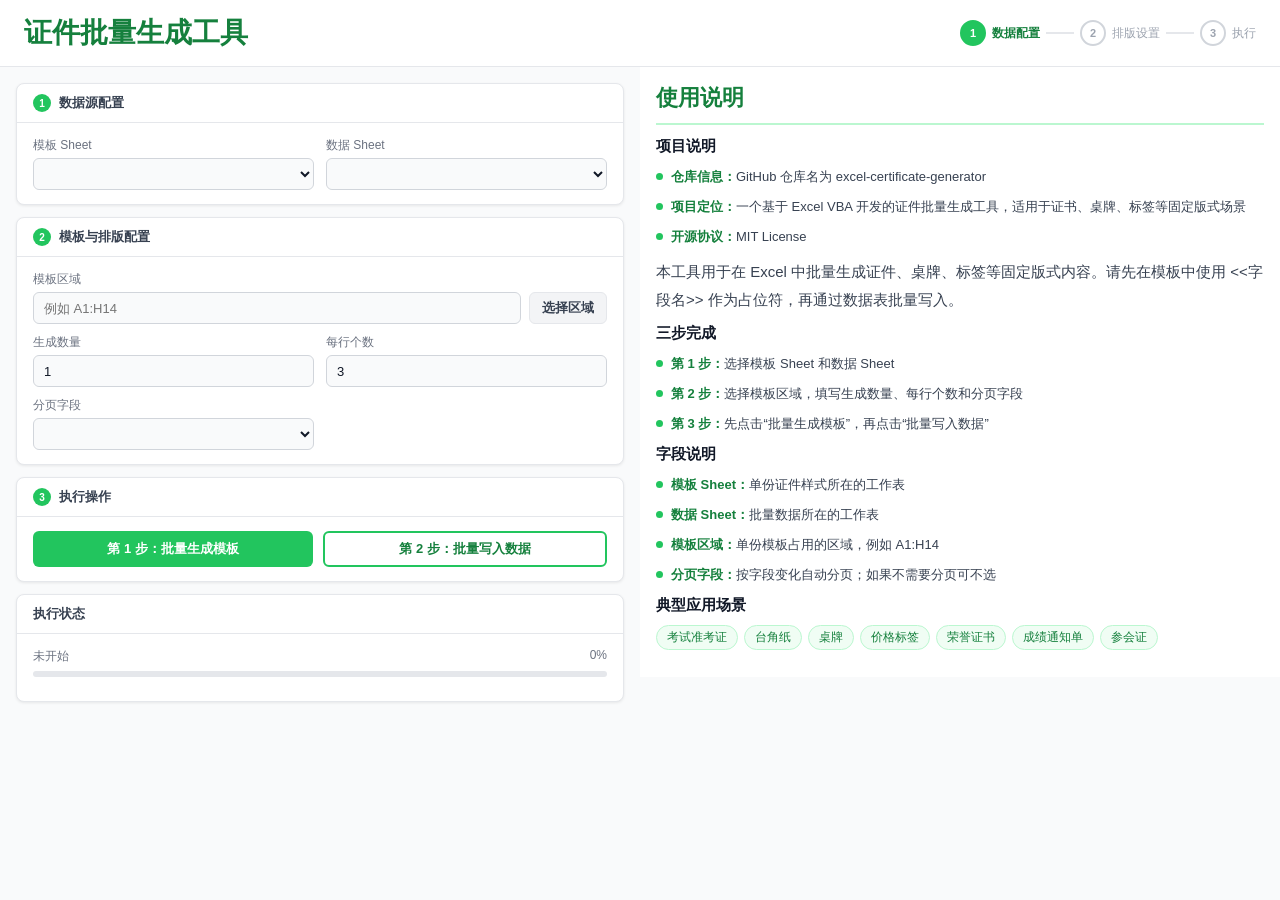
==== src/webui/index.html @ d6be5459 "Initial import of Excel certificate generator project to track workbook and web UI assets. Co-Author" ====
<!doctype html>
<html lang="zh-CN">
<head>
  <meta charset="utf-8">
  <meta http-equiv="X-UA-Compatible" content="IE=edge">
  <title>证件批量生成工具</title>
  <link rel="stylesheet" href="styles.css">
</head>
<body>
  <div class="shell">

    <header class="app-header">
      <h1 class="app-title">证件批量生成工具</h1>
      <nav class="steps" id="stepsNav">
        <div class="step-item active" id="step1">
          <div class="step-circle">1</div>
          <span class="step-label">数据配置</span>
        </div>
        <div class="step-connector" id="conn1"></div>
        <div class="step-item" id="step2">
          <div class="step-circle">2</div>
          <span class="step-label">排版设置</span>
        </div>
        <div class="step-connector" id="conn2"></div>
        <div class="step-item" id="step3">
          <div class="step-circle">3</div>
          <span class="step-label">执行</span>
        </div>
      </nav>
    </header>

    <div class="app-body">

      <div class="main-col">

<!-- 卡片①：数据源配置 -->
        <div class="card">
          <div class="card-title">
            <span class="step-badge">1</span>
            数据源配置
          </div>
          <div class="card-body">
            <div class="field-row">
              <label class="neo-field">
                <span>模板 Sheet</span>
                <select id="templateSheet"></select>
              </label>
              <label class="neo-field">
                <span>数据 Sheet</span>
                <select id="dataSheet"></select>
              </label>
            </div>
          </div>
        </div>

        <!-- 卡片②：模板与排版配置 -->
        <div class="card">
          <div class="card-title">
            <span class="step-badge">2</span>
            模板与排版配置
          </div>
          <div class="card-body">
            <div class="field-row range-row">
              <label class="neo-field">
                <span>模板区域</span>
                <input id="templateRange" type="text" placeholder="例如 A1:H14">
              </label>
              <button id="pickRangeBtn" class="btn btn-ghost" type="button">选择区域</button>
            </div>
            <div class="field-row">
              <label class="neo-field">
                <span>生成数量</span>
                <input id="generateCount" type="number" min="1" value="1">
              </label>
              <label class="neo-field">
                <span>每行个数</span>
                <input id="perRowCount" type="number" min="1" value="3">
              </label>
            </div>
            <div class="field-row">
              <label class="neo-field">
                <span>分页字段</span>
                <select id="pageField"></select>
              </label>
              <div class="neo-field"></div>
            </div>
          </div>
        </div>

        <!-- 卡片③：执行操作 -->
        <div class="card">
          <div class="card-title">
            <span class="step-badge">3</span>
            执行操作
          </div>
          <div class="card-body">
            <div class="action-row">
              <button id="generateBtn" class="btn btn-primary" type="button">第 1 步：批量生成模板</button>
              <button id="writeBtn" class="btn btn-secondary" type="button">第 2 步：批量写入数据</button>
            </div>
          </div>
        </div>

        <!-- 卡片④：执行状态 -->
        <div class="card">
          <div class="card-title">执行状态</div>
          <div class="card-body">
            <div class="progress-header">
              <span id="progressText">未开始</span>
              <span id="progressPercent">0%</span>
            </div>
            <div class="progress-track">
              <div id="progressBar" class="progress-bar"></div>
            </div>
          </div>
        </div>

      </div>

      <!-- 右侧使用说明栏 -->
      <div class="side-col">
        <h2 class="info-title">使用说明</h2>
        <p class="info-section-title">项目说明</p>
        <ul class="feature-list">
          <li><span><span class="feature-name">仓库信息：</span>GitHub 仓库名为 excel-certificate-generator</span></li>
          <li><span><span class="feature-name">项目定位：</span>一个基于 Excel VBA 开发的证件批量生成工具，适用于证书、桌牌、标签等固定版式场景</span></li>
          <li><span><span class="feature-name">开源协议：</span>MIT License</span></li>
        </ul>

        <p class="info-intro">本工具用于在 Excel 中批量生成证件、桌牌、标签等固定版式内容。请先在模板中使用 &lt;&lt;字段名&gt;&gt; 作为占位符，再通过数据表批量写入。</p>

        <p class="info-section-title">三步完成</p>
        <ul class="feature-list">
          <li><span><span class="feature-name">第 1 步：</span>选择模板 Sheet 和数据 Sheet</span></li>
          <li><span><span class="feature-name">第 2 步：</span>选择模板区域，填写生成数量、每行个数和分页字段</span></li>
          <li><span><span class="feature-name">第 3 步：</span>先点击“批量生成模板”，再点击“批量写入数据”</span></li>
        </ul>

        <p class="info-section-title">字段说明</p>
        <ul class="feature-list">
          <li><span><span class="feature-name">模板 Sheet：</span>单份证件样式所在的工作表</span></li>
          <li><span><span class="feature-name">数据 Sheet：</span>批量数据所在的工作表</span></li>
          <li><span><span class="feature-name">模板区域：</span>单份模板占用的区域，例如 A1:H14</span></li>
          <li><span><span class="feature-name">分页字段：</span>按字段变化自动分页；如果不需要分页可不选</span></li>
        </ul>

        <p class="info-section-title">典型应用场景</p>
        <div class="scenario-tags">
          <span class="tag">考试准考证</span>
          <span class="tag">台角纸</span>
          <span class="tag">桌牌</span>
          <span class="tag">价格标签</span>
          <span class="tag">荣誉证书</span>
          <span class="tag">成绩通知单</span>
          <span class="tag">参会证</span>
        </div>

      </div>

    </div>
  </div>

  <script src="bridge.js"></script>
  <script src="app.js"></script>
  <script>
    // 步骤指示器自动高亮
    (function () {
      var templateSheetEl = document.getElementById('templateSheet');
      var dataSheetEl = document.getElementById('dataSheet');
      var templateRangeEl = document.getElementById('templateRange');
      var generateCountEl = document.getElementById('generateCount');
      var perRowCountEl = document.getElementById('perRowCount');
      var pageFieldEl = document.getElementById('pageField');
      var step1 = document.getElementById('step1');
      var step2 = document.getElementById('step2');
      var step3 = document.getElementById('step3');
      var conn1 = document.getElementById('conn1');
      var conn2 = document.getElementById('conn2');

      function updateSteps() {
        var hasTemplateSheet = !!templateSheetEl.value;
        var hasDataSheet = !!dataSheetEl.value;
        var hasRange = !!templateRangeEl.value.trim();
        var hasGenerateCount = Number(generateCountEl.value || 0) > 0;
        var hasPerRowCount = Number(perRowCountEl.value || 0) > 0;
        var hasPageField = !!pageFieldEl.value;

        var step1Done = hasTemplateSheet && hasDataSheet;
        var step2Done = step1Done && hasRange && hasGenerateCount && hasPerRowCount && hasPageField;
        var step3Ready = step2Done && hasTemplateSheet && hasRange;

        step1.className = 'step-item' + (step1Done ? ' done' : ' active');
        conn1.className = 'step-connector' + (step1Done ? ' done' : '');
        step2.className = 'step-item' + (step2Done ? ' done' : step1Done ? ' active' : '');
        conn2.className = 'step-connector' + (step2Done ? ' done' : '');
        step3.className = 'step-item' + (step3Ready ? ' active' : '');
      }

      templateSheetEl.addEventListener('change', updateSteps);
      dataSheetEl.addEventListener('change', updateSteps);
      templateRangeEl.addEventListener('input', updateSteps);
      generateCountEl.addEventListener('input', updateSteps);
      perRowCountEl.addEventListener('input', updateSteps);
      pageFieldEl.addEventListener('change', updateSteps);
      updateSteps();
    })();
  </script>
</body>
</html>
---- src/webui/styles.css ----
html, body {
  margin: 0; padding: 0;
  min-height: 100%;
  font-family: "PingFang SC", "Microsoft YaHei UI", "Microsoft YaHei", "Segoe UI", sans-serif;
  background: #F9FAFB;
  color: #111827;
}
button, input, select { font: inherit; }

.shell {
  height: 100vh;
  display: flex;
  flex-direction: column;
  background: #F9FAFB;
  box-sizing: border-box;
}

/* Header */
.app-header {
  display: flex;
  align-items: center;
  justify-content: space-between;
  padding: 14px 24px;
  background: #fff;
  border-bottom: 1px solid #E5E7EB;
}
.app-title {
  font-size: 28px;
  font-weight: 700;
  color: #15803D;
  margin: 0;
}

/* 步骤指示器 */
.steps {
  display: flex;
  align-items: center;
}
.step-item {
  display: flex;
  align-items: center;
  gap: 6px;
  cursor: default;
}
.step-circle {
  width: 22px; height: 22px;
  border-radius: 50%;
  border: 2px solid #D1D5DB;
  display: flex; align-items: center; justify-content: center;
  font-size: 11px; font-weight: 700;
  color: #9CA3AF;
  background: #fff;
  transition: all 0.2s;
}
.step-label {
  font-size: 12px;
  color: #9CA3AF;
  white-space: nowrap;
}
.step-connector {
  width: 28px; height: 2px;
  background: #E5E7EB;
  margin: 0 6px;
}
.step-item.active .step-circle {
  background: #22C55E;
  border-color: #22C55E;
  color: #fff;
}
.step-item.active .step-label { color: #15803D; font-weight: 600; }
.step-item.done .step-circle {
  background: #BBF7D0;
  border-color: #86EFAC;
  color: #15803D;
}
.step-item.done .step-label { color: #15803D; }
.step-connector.done { background: #86EFAC; }

/* 主体两栏布局 */
.app-body {
  display: flex;
  align-items: stretch;
  flex: 1;
  min-height: 0;
}
.main-col {
  width: 50%;
  padding: 16px;
  box-sizing: border-box;
  border-right: none;
  overflow-y: auto;
}
.side-col {
  width: 50%;
  padding: 16px;
  box-sizing: border-box;
  background: #fff;
  overflow-y: auto;
  height: 610px;
}

/* 状态条 */
.status-strip {
  margin-bottom: 12px;
  padding: 7px 12px;
  border-radius: 6px;
  background: #F0FDF4;
  border: 1px solid #BBF7D0;
  font-size: 12px;
  color: #15803D;
  min-height: 18px;
}
.status-strip.error {
  background: #FEF2F2;
  border-color: #FECACA;
  color: #B91C1C;
}

/* 卡片 */
.card {
  background: #fff;
  border: 1px solid #E5E7EB;
  border-radius: 8px;
  box-shadow: 0 1px 3px rgba(0,0,0,0.08);
  margin-bottom: 12px;
  overflow: hidden;
}
.card-title {
  padding: 10px 16px;
  border-bottom: 1px solid #E5E7EB;
  font-size: 13px;
  font-weight: 600;
  color: #374151;
  display: flex;
  align-items: center;
  gap: 8px;
}
.step-badge {
  display: inline-flex;
  align-items: center;
  justify-content: center;
  width: 18px; height: 18px;
  border-radius: 50%;
  background: #22C55E;
  color: #fff;
  font-size: 10px;
  font-weight: 700;
  flex-shrink: 0;
}
.card-body {
  padding: 14px 16px;
}

/* 表单字段 */
.field-row {
  display: flex;
  gap: 12px;
  margin-bottom: 10px;
}
.field-row:last-child { margin-bottom: 0; }
.neo-field {
  display: flex;
  flex-direction: column;
  gap: 4px;
  flex: 1;
}
.neo-field span {
  font-size: 12px;
  color: #6B7280;
  font-weight: 500;
}
select, input[type=text], input[type=number] {
  height: 32px;
  padding: 0 10px;
  border: 1px solid #D1D5DB;
  border-radius: 6px;
  background: #F9FAFB;
  font-size: 13px;
  color: #111827;
  box-sizing: border-box;
  width: 100%;
  outline: none;
  transition: border-color 0.15s;
}
select:focus, input:focus {
  border-color: #22C55E;
  background: #fff;
}

.range-row {
  display: flex;
  gap: 8px;
  align-items: flex-end;
}
.range-row .neo-field { flex: 1; }

/* 按钮 */
.btn {
  display: inline-flex;
  align-items: center;
  justify-content: center;
  height: 36px;
  padding: 0 16px;
  border-radius: 6px;
  font-size: 13px;
  font-weight: 600;
  cursor: pointer;
  border: none;
  transition: background 0.15s, color 0.15s, border-color 0.15s;
  white-space: nowrap;
}
.btn-primary {
  background: #22C55E;
  color: #fff;
}
.btn-primary:hover:not(:disabled) { background: #16A34A; }
.btn-primary:disabled { background: #BBF7D0; cursor: not-allowed; color: #fff; }
.btn-secondary {
  background: #fff;
  color: #15803D;
  border: 2px solid #22C55E;
}
.btn-secondary:hover:not(:disabled) { background: #F0FDF4; }
.btn-secondary:disabled { border-color: #BBF7D0; color: #86EFAC; cursor: not-allowed; }
.btn-ghost {
  background: #F3F4F6;
  color: #374151;
  border: 1px solid #E5E7EB;
  height: 32px;
  padding: 0 12px;
  flex-shrink: 0;
}
.btn-ghost:hover:not(:disabled) { background: #E5E7EB; }
.btn-ghost:disabled { opacity: 0.5; cursor: not-allowed; }

.action-row {
  display: flex;
  gap: 10px;
}
.action-row .btn { flex: 1; }

/* 进度 */
.progress-header {
  display: flex;
  justify-content: space-between;
  font-size: 12px;
  color: #6B7280;
  margin-bottom: 6px;
}
.progress-track {
  height: 6px;
  background: #E5E7EB;
  border-radius: 999px;
  overflow: hidden;
  margin-bottom: 10px;
}
.progress-bar {
  display: block;
  height: 100%;
  width: 0px;
  background: #22C55E;
  border-radius: 999px;
}
.output-box {
  margin: 0;
  min-height: 100px;
  padding: 10px;
  border: 1px solid #E5E7EB;
  border-radius: 6px;
  background: #F9FAFB;
  color: #374151;
  font-size: 12px;
  line-height: 1.6;
  white-space: pre-wrap;
  overflow: auto;
  font-family: "Consolas", "Microsoft YaHei", monospace;
}

/* 右侧说明栏 */
.info-title {
  font-size: 22px;
  font-weight: 700;
  color: #15803D;
  margin: 0 0 12px;
  padding-bottom: 10px;
  border-bottom: 2px solid #BBF7D0;
}
.info-intro {
  font-size: 15px;
  line-height: 1.85;
  color: #374151;
  margin: 0 0 10px;
}
.info-section-title {
  font-size: 15px;
  font-weight: 600;
  color: #111827;
  margin: 0 0 10px;
}
.feature-list {
  list-style: none;
  padding: 0;
  margin: 0 0 10px;
}
.feature-list li {
  display: flex;
  gap: 8px;
  align-items: flex-start;
  font-size: 13px;
  line-height: 1.7;
  color: #374151;
  margin-bottom: 8px;
}
.feature-list li::before {
  content: '';
  display: block;
  width: 7px; height: 7px;
  border-radius: 50%;
  background: #22C55E;
  margin-top: 7px;
  flex-shrink: 0;
}
.feature-name {
  font-weight: 600;
  color: #15803D;
}
.scenario-tags {
  display: flex;
  flex-wrap: wrap;
  gap: 6px;
}
.tag {
  padding: 3px 10px;
  background: #F0FDF4;
  border: 1px solid #BBF7D0;
  border-radius: 999px;
  font-size: 12px;
  color: #15803D;
}
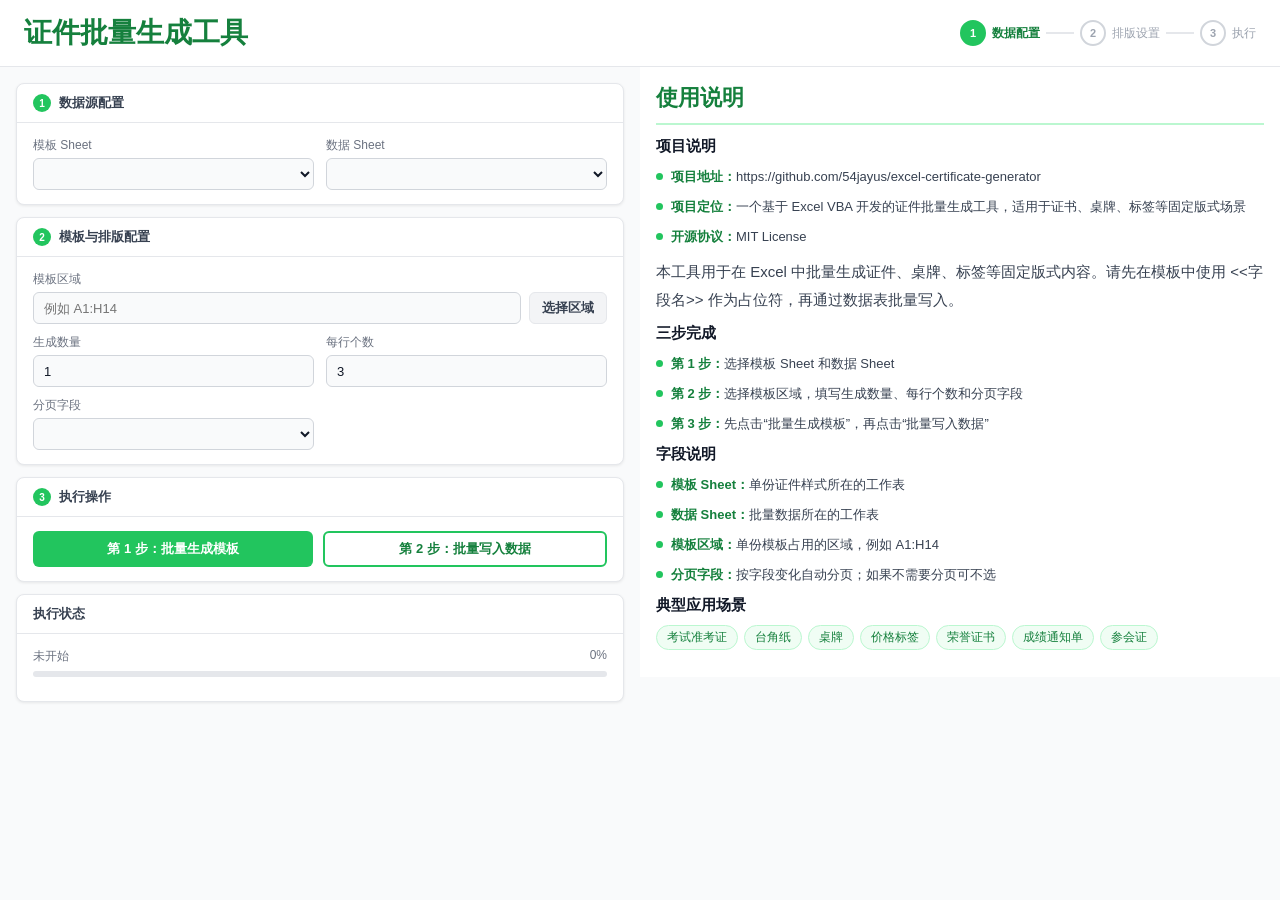
==== commit 8d4acc81: "Add bilingual README and update project URL in usage panel. Document setup, macro enablement, and wo" ====
--- a/src/webui/index.html
+++ b/src/webui/index.html
@@ -122,7 +122,7 @@
         <h2 class="info-title">使用说明</h2>
         <p class="info-section-title">项目说明</p>
         <ul class="feature-list">
-          <li><span><span class="feature-name">仓库信息：</span>GitHub 仓库名为 excel-certificate-generator</span></li>
+          <li><span><span class="feature-name">项目地址：</span>https://github.com/54jayus/excel-certificate-generator</span></li>
           <li><span><span class="feature-name">项目定位：</span>一个基于 Excel VBA 开发的证件批量生成工具，适用于证书、桌牌、标签等固定版式场景</span></li>
           <li><span><span class="feature-name">开源协议：</span>MIT License</span></li>
         </ul>
